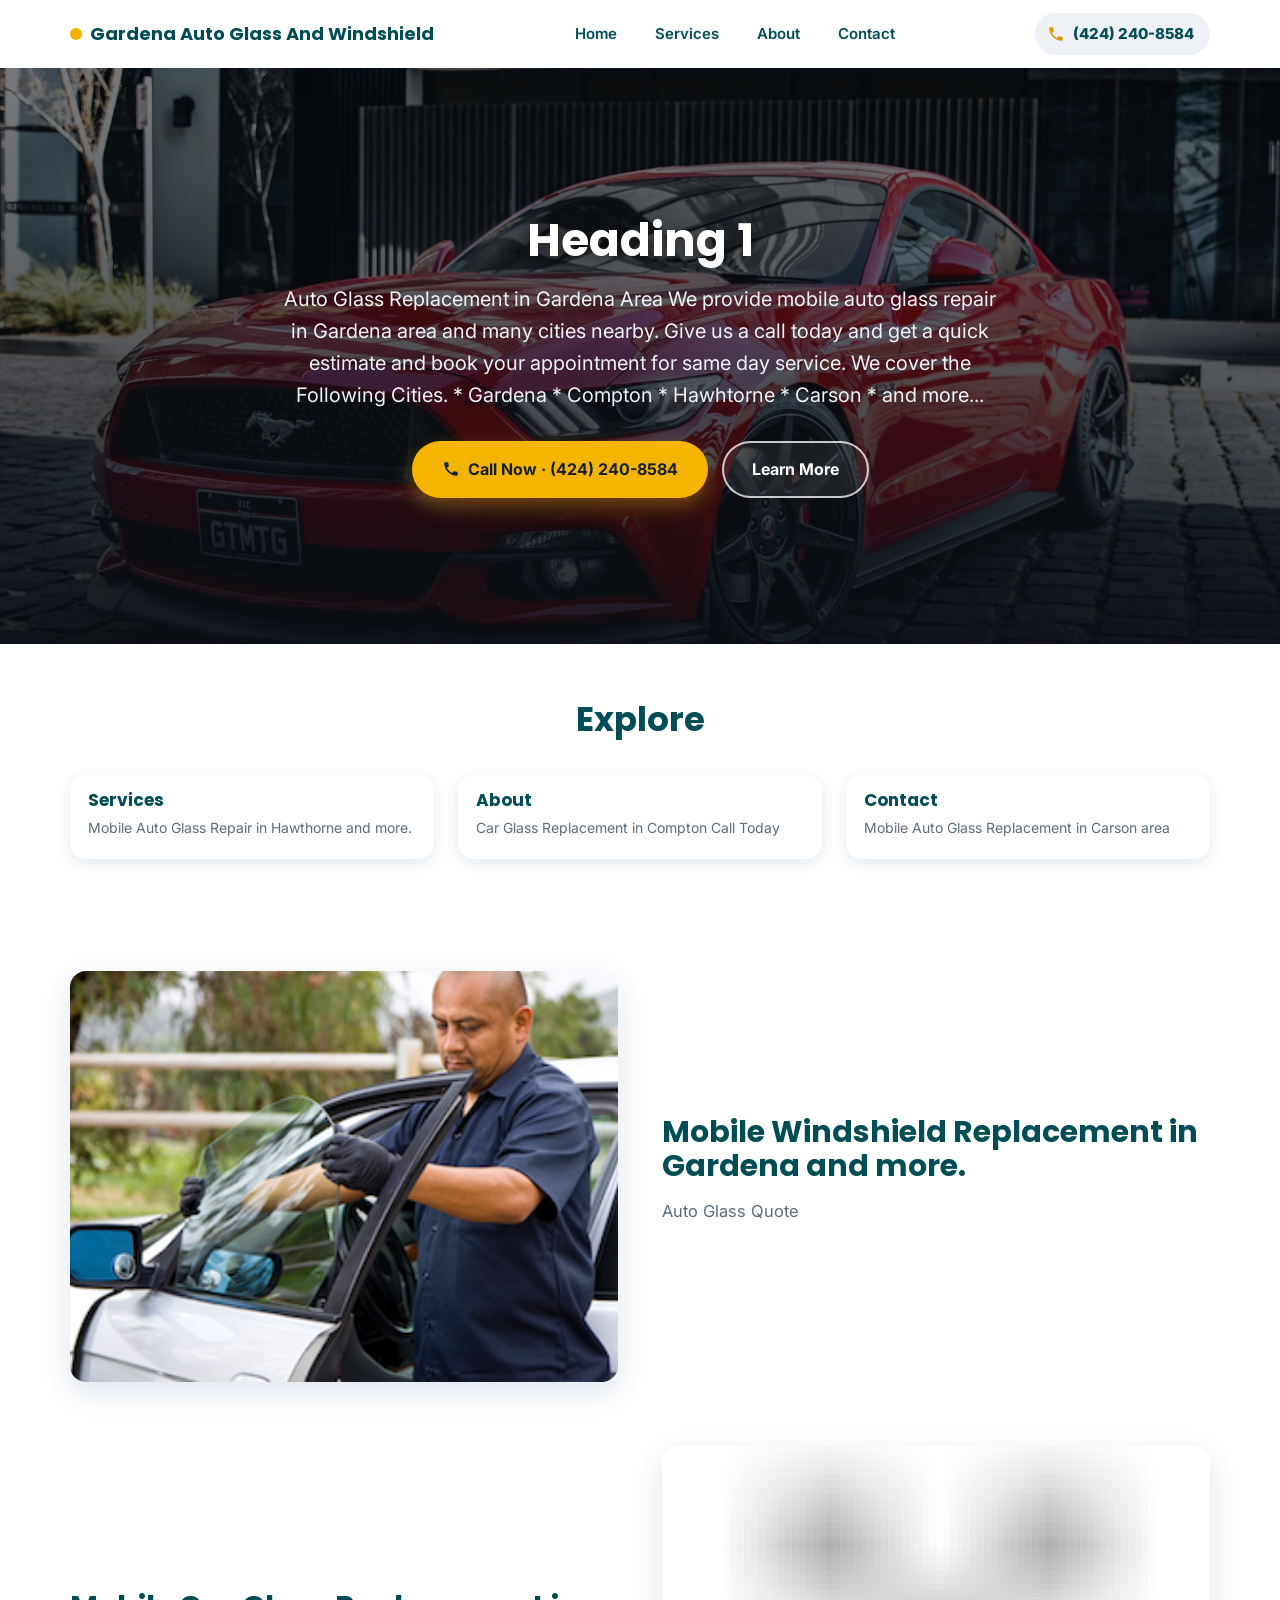
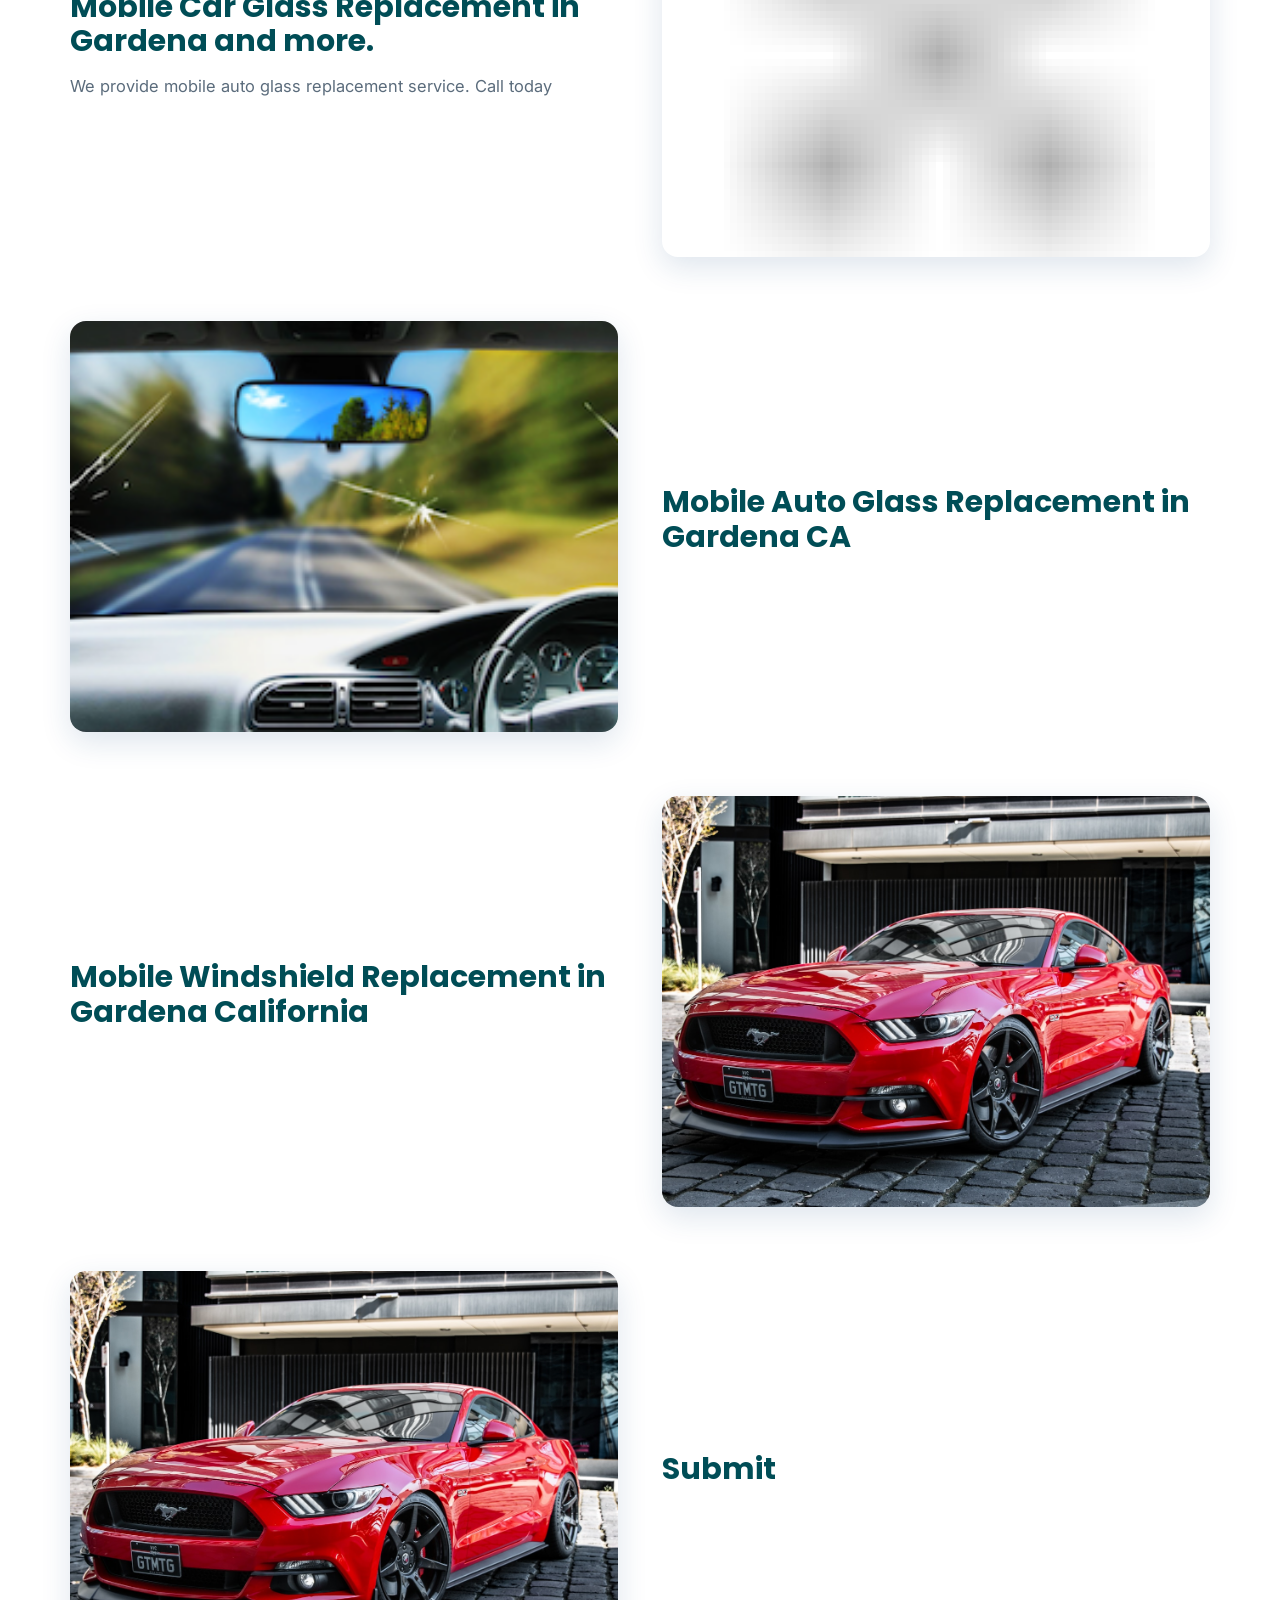
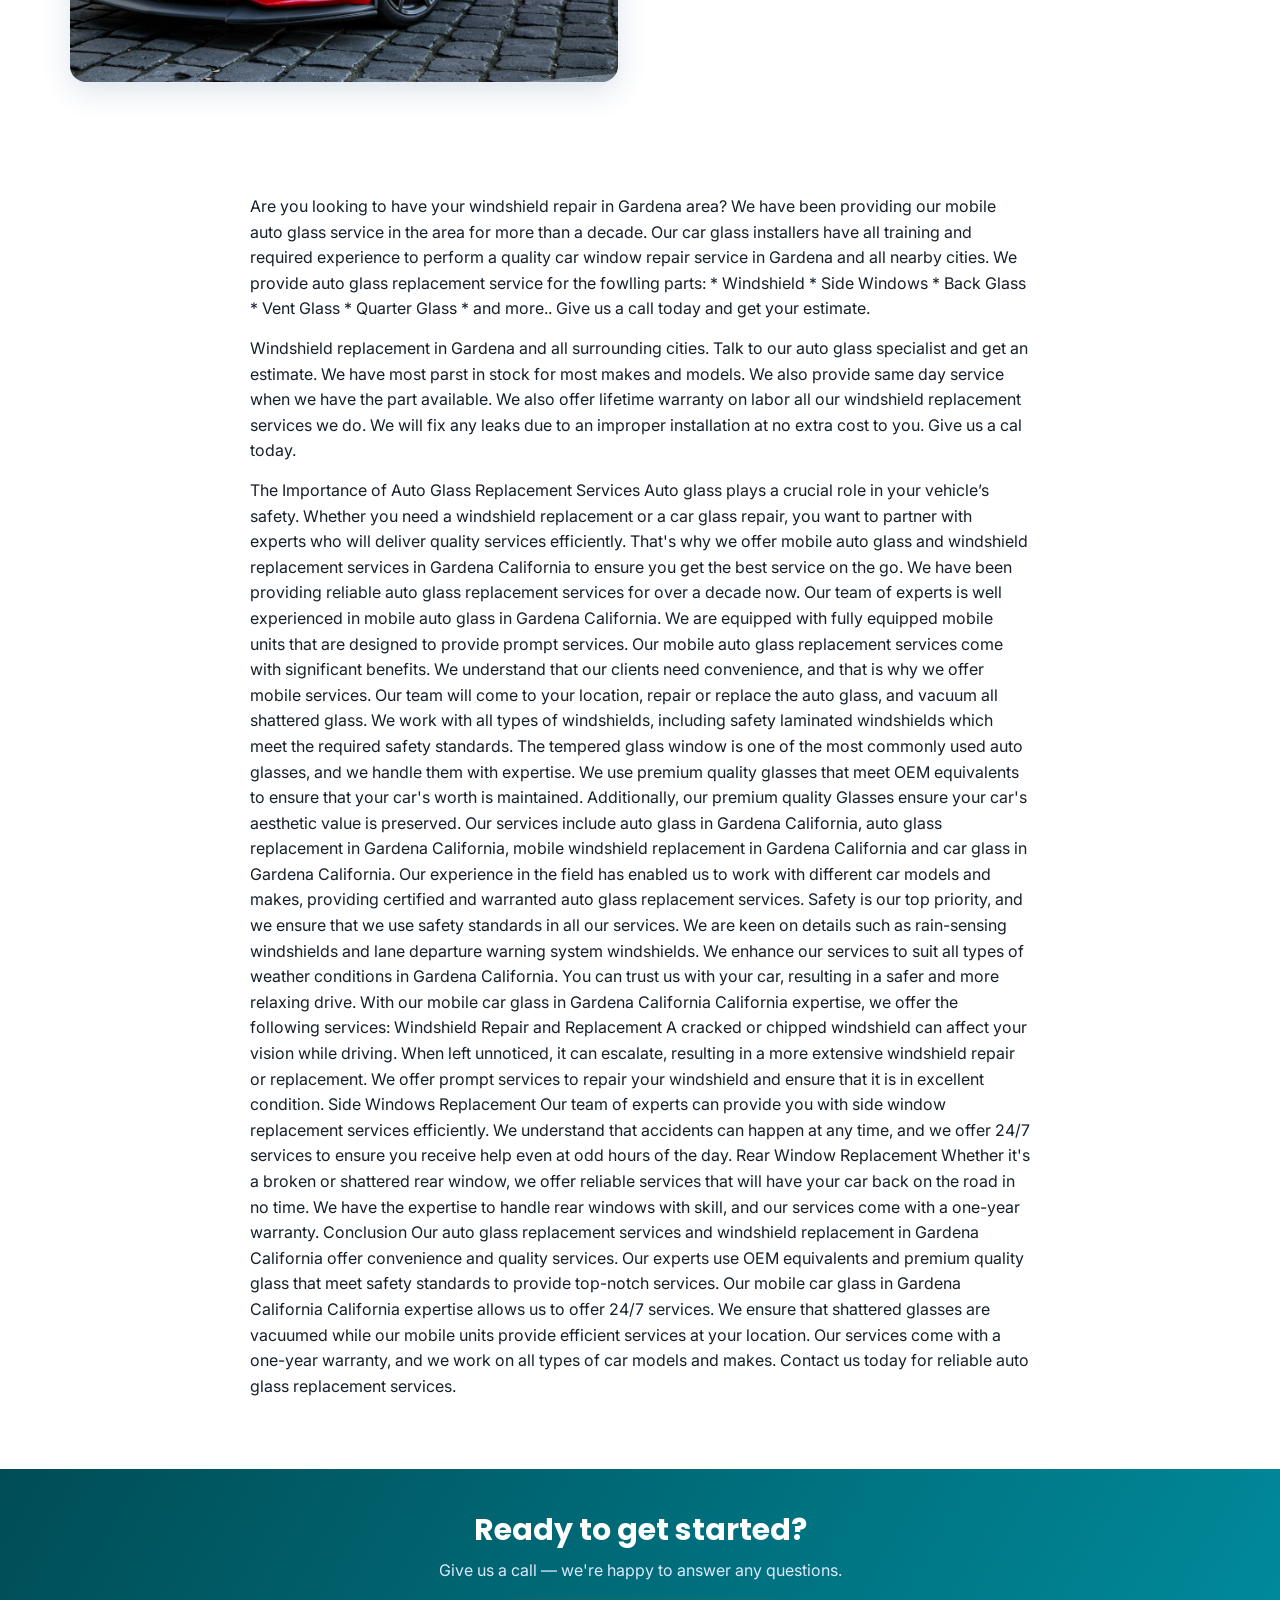
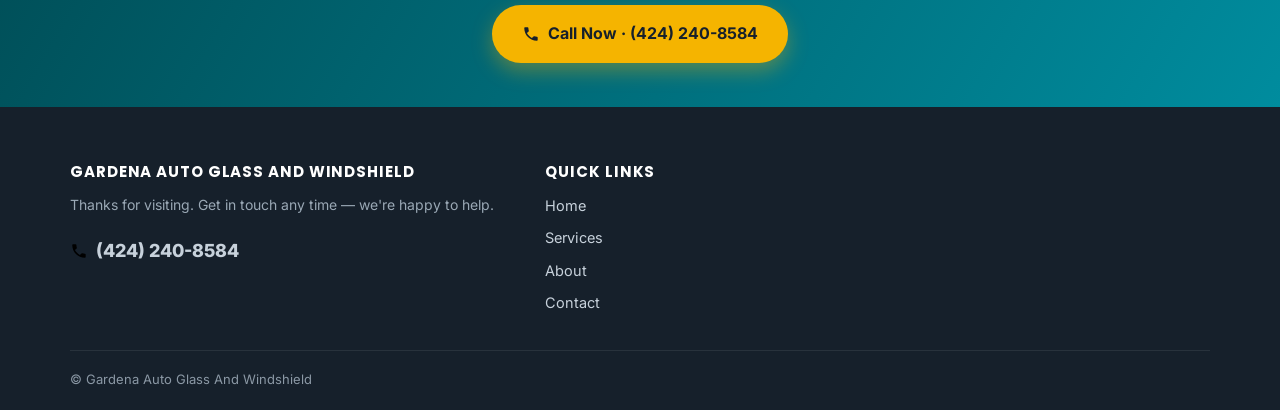
==== index.html @ 009345c8 "update" ====
<!DOCTYPE html>
<html lang="en">
<head>
<meta charset="utf-8"/>
<meta name="viewport" content="width=device-width, initial-scale=1"/>
<title>Auto Glass in Gardena and Mobile Car Windshield Replacement Service</title>
<meta name="description" content="Call (424) 240-8584. We provide mobile auto glass repair in Gardena, Compton, Hawthorne and Carson area. We also cover all cities nearby as well. Give us a call and get your estimate today"/>
<link rel="preconnect" href="https://fonts.googleapis.com">
<link href="assets/redesign.css" rel="stylesheet"/>
</head>
<body>

<header class="site-header">
  <div class="header-bar">
    <a href="index.html" class="brand"><span class="dot"></span>Gardena Auto Glass And Windshield</a>
    <nav class="main-nav"><a href="index.html">Home</a><a href="mobile-auto-glass-in-hawthorne.html">Services</a><a href="car-glass-replacement-in-compton.html">About</a><a href="mobile-auto-glass-in-carson.html">Contact</a></nav>
    <div class="header-cta">
      <a class="phone-pill" href="tel:4242408584"><svg viewBox="0 0 24 24"><path d="M6.6 10.8c1.4 2.8 3.8 5.1 6.6 6.6l2.2-2.2c.3-.3.7-.4 1-.2 1.1.4 2.3.6 3.5.6.6 0 1 .4 1 1V20c0 .6-.4 1-1 1C10.6 21 3 13.4 3 4c0-.6.4-1 1-1h3.5c.6 0 1 .4 1 1 0 1.2.2 2.4.6 3.5.1.4 0 .8-.3 1L6.6 10.8z"/></svg><span class="btn-label">(424) 240-8584</span></a>
      <button class="nav-toggle" aria-label="Open menu"><span></span><span></span><span></span></button>
    </div>
  </div>
  <div class="nav-backdrop"></div>
</header>


<section class="hero" style="background-image:url('images/img_ebd3f7f750.jpg')">
  <div class="hero-inner">
    <h1>Heading 1</h1>
    <p class="lead">Auto Glass Replacement in Gardena Area We provide mobile auto glass repair in Gardena area and many cities nearby. Give us a call today and get a quick estimate and book your appointment for same day service. We cover the Following Cities. * Gardena * Compton * Hawhtorne * Carson * and more...</p>
    <div class="hero-actions">
      <a class="btn btn-accent" href="tel:4242408584"><svg viewBox="0 0 24 24"><path d="M6.6 10.8c1.4 2.8 3.8 5.1 6.6 6.6l2.2-2.2c.3-.3.7-.4 1-.2 1.1.4 2.3.6 3.5.6.6 0 1 .4 1 1V20c0 .6-.4 1-1 1C10.6 21 3 13.4 3 4c0-.6.4-1 1-1h3.5c.6 0 1 .4 1 1 0 1.2.2 2.4.6 3.5.1.4 0 .8-.3 1L6.6 10.8z"/></svg> Call Now &middot; (424) 240-8584</a>
      <a class="btn btn-outline" href="#more">Learn More</a>
    </div>
  </div>
</section>

<section class="section">
  <div class="container">
    <div class="section-head"><h2>Explore</h2></div>
    <div class="grid grid-3">
<a class="card" href="mobile-auto-glass-in-hawthorne.html" style="text-decoration:none;">
  <div class="card-body"><h3>Services</h3><p>Mobile Auto Glass Repair in Hawthorne and more.</p></div>
</a>
<a class="card" href="car-glass-replacement-in-compton.html" style="text-decoration:none;">
  <div class="card-body"><h3>About</h3><p>Car Glass Replacement in Compton Call Today</p></div>
</a>
<a class="card" href="mobile-auto-glass-in-carson.html" style="text-decoration:none;">
  <div class="card-body"><h3>Contact</h3><p>Mobile Auto Glass Replacement in Carson area</p></div>
</a></div>
  </div>
</section>
<section class="section" id="more"><div class="container">
<div class="feature-row">
  <div class="feature-media"><img src="images/img_419fbbd206.png" alt="Mobile Windshield Replacement in Gardena and more." loading="lazy"/></div>
  <div class="feature-text">
    <h2>Mobile Windshield Replacement in Gardena and more.</h2>
    <p>Auto Glass Quote</p>
  </div>
</div>

<div class="feature-row reverse">
  <div class="feature-media"><img src="images/QIP6DWKPfk6AouOxT7O9JA.png" alt="Mobile Car Glass Replacement in Gardena and more." loading="lazy"/></div>
  <div class="feature-text">
    <h2>Mobile Car Glass Replacement in Gardena and more.</h2>
    <p>We provide mobile auto glass replacement service. Call today</p>
  </div>
</div>

<div class="feature-row">
  <div class="feature-media"><img src="images/img_6949ed615a.png" alt="Mobile Auto Glass Replacement in Gardena CA" loading="lazy"/></div>
  <div class="feature-text">
    <h2>Mobile Auto Glass Replacement in Gardena CA</h2>
    <p></p>
  </div>
</div>

<div class="feature-row reverse">
  <div class="feature-media"><img src="images/img_ebd3f7f750.jpg" alt="Mobile Windshield Replacement in Gardena California" loading="lazy"/></div>
  <div class="feature-text">
    <h2>Mobile Windshield Replacement in Gardena California</h2>
    <p></p>
  </div>
</div>

<div class="feature-row">
  <div class="feature-media"><img src="images/img_ebd3f7f750.jpg" alt="Submit" loading="lazy"/></div>
  <div class="feature-text">
    <h2>Submit</h2>
    <p></p>
  </div>
</div>
</div></section><section class="section"><div class="container" style="max-width:820px;"><p>Are you looking to have your windshield repair in Gardena area? We have been providing our mobile auto glass service in the area for more than a decade. Our car glass installers have all training and required experience to perform a quality car window repair service in Gardena and all nearby cities. We provide auto glass replacement service for the fowlling parts: * Windshield * Side Windows * Back Glass * Vent Glass * Quarter Glass * and more.. Give us a call today and get your estimate.</p><p>Windshield replacement in Gardena and all surrounding cities. Talk to our auto glass specialist and get an estimate. We have most parst in stock for most makes and models. We also provide same day service when we have the part available. We also offer lifetime warranty on labor all our windshield replacement services we do. We will fix any leaks due to an improper installation at no extra cost to you. Give us a cal today.</p><p>The Importance of Auto Glass Replacement Services Auto glass plays a crucial role in your vehicle’s safety. Whether you need a windshield replacement or a car glass repair, you want to partner with experts who will deliver quality services efficiently. That&#x27;s why we offer mobile auto glass and windshield replacement services in Gardena California to ensure you get the best service on the go. We have been providing reliable auto glass replacement services for over a decade now. Our team of experts is well experienced in mobile auto glass in Gardena California. We are equipped with fully equipped mobile units that are designed to provide prompt services. Our mobile auto glass replacement services come with significant benefits. We understand that our clients need convenience, and that is why we offer mobile services. Our team will come to your location, repair or replace the auto glass, and vacuum all shattered glass. We work with all types of windshields, including safety laminated windshields which meet the required safety standards. The tempered glass window is one of the most commonly used auto glasses, and we handle them with expertise. We use premium quality glasses that meet OEM equivalents to ensure that your car&#x27;s worth is maintained. Additionally, our premium quality Glasses ensure your car&#x27;s aesthetic value is preserved. Our services include auto glass in Gardena California, auto glass replacement in Gardena California, mobile windshield replacement in Gardena California and car glass in Gardena California. Our experience in the field has enabled us to work with different car models and makes, providing certified and warranted auto glass replacement services. Safety is our top priority, and we ensure that we use safety standards in all our services. We are keen on details such as rain-sensing windshields and lane departure warning system windshields. We enhance our services to suit all types of weather conditions in Gardena California. You can trust us with your car, resulting in a safer and more relaxing drive. With our mobile car glass in Gardena California California expertise, we offer the following services: Windshield Repair and Replacement A cracked or chipped windshield can affect your vision while driving. When left unnoticed, it can escalate, resulting in a more extensive windshield repair or replacement. We offer prompt services to repair your windshield and ensure that it is in excellent condition. Side Windows Replacement Our team of experts can provide you with side window replacement services efficiently. We understand that accidents can happen at any time, and we offer 24/7 services to ensure you receive help even at odd hours of the day. Rear Window Replacement Whether it&#x27;s a broken or shattered rear window, we offer reliable services that will have your car back on the road in no time. We have the expertise to handle rear windows with skill, and our services come with a one-year warranty. Conclusion Our auto glass replacement services and windshield replacement in Gardena California offer convenience and quality services. Our experts use OEM equivalents and premium quality glass that meet safety standards to provide top-notch services. Our mobile car glass in Gardena California California expertise allows us to offer 24/7 services. We ensure that shattered glasses are vacuumed while our mobile units provide efficient services at your location. Our services come with a one-year warranty, and we work on all types of car models and makes. Contact us today for reliable auto glass replacement services.</p></div></section>
<section class="cta-band">
  <div class="container">
    <h2>Ready to get started?</h2>
    <p>Give us a call — we're happy to answer any questions.</p>
    <a class="btn btn-accent" href="tel:4242408584"><svg viewBox="0 0 24 24"><path d="M6.6 10.8c1.4 2.8 3.8 5.1 6.6 6.6l2.2-2.2c.3-.3.7-.4 1-.2 1.1.4 2.3.6 3.5.6.6 0 1 .4 1 1V20c0 .6-.4 1-1 1C10.6 21 3 13.4 3 4c0-.6.4-1 1-1h3.5c.6 0 1 .4 1 1 0 1.2.2 2.4.6 3.5.1.4 0 .8-.3 1L6.6 10.8z"/></svg> Call Now &middot; (424) 240-8584</a>
  </div>
</section>


<footer class="site-footer">
  <div class="container">
    <div class="footer-grid">
      <div class="footer-brand">
        <h4>Gardena Auto Glass And Windshield</h4>
        <p>Thanks for visiting. Get in touch any time — we're happy to help.</p>
        <a class="footer-phone" href="tel:4242408584"><svg viewBox="0 0 24 24"><path d="M6.6 10.8c1.4 2.8 3.8 5.1 6.6 6.6l2.2-2.2c.3-.3.7-.4 1-.2 1.1.4 2.3.6 3.5.6.6 0 1 .4 1 1V20c0 .6-.4 1-1 1C10.6 21 3 13.4 3 4c0-.6.4-1 1-1h3.5c.6 0 1 .4 1 1 0 1.2.2 2.4.6 3.5.1.4 0 .8-.3 1L6.6 10.8z"/></svg> (424) 240-8584</a>
      </div>
      <div>
        <h4>Quick Links</h4>
        <div class="footer-links"><a href="index.html">Home</a><a href="mobile-auto-glass-in-hawthorne.html">Services</a><a href="car-glass-replacement-in-compton.html">About</a><a href="mobile-auto-glass-in-carson.html">Contact</a></div>
      </div>
      
    </div>
    <div class="footer-bottom">
      <span>&copy; Gardena Auto Glass And Windshield</span>
    </div>
    
  </div>
</footer>

<script src="assets/redesign.js"></script>
</body>
</html>
---- assets/redesign.css ----
@import url('https://fonts.googleapis.com/css2?family=Poppins:wght@600;700;800&family=Inter:wght@400;500;600&display=swap');

:root{
  --primary:#008c9e;
  --primary-dark:#006d7b;
  --primary-darker:#004d56;
  --accent:#f5b400;
  --accent-dark:#d99a00;
  --ink:#16202b;
  --gray-50:#f6f8fb;
  --gray-100:#eef2f7;
  --gray-300:#c9d3dd;
  --gray-600:#5b6c7c;
  --white:#ffffff;
  --radius:16px;
  --shadow:0 10px 30px rgba(18,74,125,.14);
  --shadow-sm:0 4px 14px rgba(18,74,125,.12);
  --container:1180px;
  --font-body:"Inter", system-ui, -apple-system, Segoe UI, Roboto, Arial, sans-serif;
  --font-display:"Poppins", var(--font-body);
}

*{ box-sizing:border-box; }
html{ -webkit-text-size-adjust:100%; scroll-behavior:smooth; }
body{ margin:0; font-family:var(--font-body); color:var(--ink); background:var(--white); line-height:1.6; overflow-x:hidden; }
img{ max-width:100%; height:auto; display:block; }
a{ color:inherit; text-decoration:none; }
h1,h2,h3,h4{ font-family:var(--font-display); line-height:1.15; margin:0 0 14px; color:var(--primary-darker); }
p{ margin:0 0 14px; }
svg{ width:1em; height:1em; }
.container{ width:100%; max-width:var(--container); margin:0 auto; padding:0 20px; }
.section{ padding:56px 0; }
.section-alt{ background:var(--gray-50); }
.eyebrow{ display:inline-block; font-family:var(--font-display); font-style:italic; font-weight:600; font-size:16px; color:var(--accent-dark); margin-bottom:4px; }
.section-head{ text-align:center; max-width:720px; margin:0 auto 36px; }
.section-head h2{ font-size:clamp(24px,4vw,34px); }
.section-head p{ color:var(--gray-600); font-size:17px; }
.btn{ display:inline-flex; align-items:center; gap:8px; justify-content:center; padding:14px 28px; border-radius:50px; font-weight:700; font-size:16px; border:2px solid transparent; cursor:pointer; transition:transform .15s ease, box-shadow .15s ease, background .15s ease; white-space:nowrap; }
.btn svg{ width:18px; height:18px; flex:none; fill:currentColor; }
.btn:active{ transform:scale(.97); }
.btn-accent{ background:var(--accent); color:var(--ink); box-shadow:0 8px 20px rgba(245,180,0,.35); }
.btn-accent:hover{ background:var(--accent-dark); }
.btn-outline{ background:rgba(255,255,255,.08); color:var(--white); border-color:rgba(255,255,255,.75); }
.btn-outline:hover{ background:rgba(255,255,255,.18); }
.btn-primary{ background:var(--primary); color:#fff; box-shadow:0 8px 20px rgba(0,0,0,.2); }
.btn-primary:hover{ background:var(--primary-dark); }
.btn-block{ width:100%; }

.site-header{ position:sticky; top:0; z-index:500; background:var(--white); box-shadow:0 2px 12px rgba(18,74,125,.10); }
.header-bar{ display:flex; align-items:center; justify-content:space-between; padding:12px 20px; max-width:var(--container); margin:0 auto; gap:16px; }
.brand{ display:flex; align-items:center; gap:8px; font-family:var(--font-display); font-weight:700; color:var(--primary-darker); font-size:18px; white-space:nowrap; flex:none; }
.brand .dot{ width:12px; height:12px; border-radius:50%; background:var(--accent); flex:none; }
.main-nav{ display:flex; align-items:center; gap:6px; }
.main-nav a{ padding:10px 16px; border-radius:50px; font-weight:600; font-size:15px; color:var(--primary-darker); transition:background .15s ease, color .15s ease; }
.main-nav a:hover{ background:var(--primary); color:#fff; }
.header-cta{ display:flex; align-items:center; gap:12px; }
.phone-pill{ display:flex; align-items:center; gap:8px; background:var(--gray-100); padding:9px 16px 9px 12px; border-radius:50px; font-weight:800; color:var(--primary-darker); font-size:15px; }
.phone-pill svg{ width:18px; height:18px; fill:var(--accent-dark); flex:none; }
.nav-toggle{ display:none; width:46px; height:46px; border-radius:12px; border:none; background:var(--primary); flex-direction:column; align-items:center; justify-content:center; cursor:pointer; flex:none; padding:0; }
.nav-toggle span{ width:20px; height:2px; background:#fff; border-radius:2px; margin:2.5px 0; display:block; }

@media (max-width:900px){
  .main-nav{ position:fixed; top:0; right:0; bottom:0; left:auto; width:82%; max-width:340px; background:var(--white); flex-direction:column; align-items:stretch; gap:2px; padding:90px 20px 30px; box-shadow:-8px 0 30px rgba(0,0,0,.2); transform:translateX(100%); transition:transform .25s ease; overflow-y:auto; z-index:495; }
  body.nav-open .main-nav{ transform:translateX(0); }
  .main-nav a{ padding:14px 16px; border-bottom:1px solid var(--gray-100); border-radius:8px; }
  .nav-toggle{ display:flex; }
  .nav-backdrop{ display:none; position:fixed; top:0; right:0; bottom:0; left:0; background:rgba(10,20,30,.5); z-index:490; }
  body.nav-open .nav-backdrop{ display:block; }
  .header-cta .btn-label{ display:none; }
  .phone-pill{ font-size:0; padding:11px; }
  .phone-pill svg{ width:20px; height:20px; }
}

.hero{ position:relative; color:#fff; min-height:64vh; display:flex; align-items:center; background-size:cover; background-position:center; overflow:hidden; }
.hero::before{ content:""; position:absolute; top:0; right:0; bottom:0; left:0; background:linear-gradient(180deg, rgba(10,15,20,.55) 0%, rgba(10,15,20,.72) 60%, rgba(10,15,20,.9) 100%); }
.hero-inner{ position:relative; z-index:2; padding:70px 20px; max-width:var(--container); margin:0 auto; text-align:center; width:100%; }
.hero h1{ color:#fff; font-size:clamp(26px,5vw,46px); text-shadow:0 3px 12px rgba(0,0,0,.4); margin-bottom:16px; }
.hero p.lead{ font-size:clamp(16px,2.4vw,20px); max-width:720px; margin:0 auto 30px; color:#eef2f7; }
.hero-actions{ display:flex; gap:14px; justify-content:center; flex-wrap:wrap; }

.feature-row{ display:grid; grid-template-columns:1fr 1fr; gap:44px; align-items:center; margin-bottom:64px; }
.feature-row:last-child{ margin-bottom:0; }
.feature-row.reverse .feature-media{ order:2; }
.feature-media img{ border-radius:var(--radius); box-shadow:var(--shadow); width:100%; object-fit:cover; aspect-ratio:4/3; }
.feature-text h2{ font-size:clamp(22px,3.4vw,30px); }
.feature-text p{ color:var(--gray-600); font-size:16.5px; }
@media (max-width:820px){ .feature-row, .feature-row.reverse{ grid-template-columns:1fr; } .feature-row.reverse .feature-media{ order:0; } }

.grid{ display:grid; gap:24px; }
.grid-3{ grid-template-columns:repeat(3,1fr); }
.grid-4{ grid-template-columns:repeat(4,1fr); }
@media (max-width:900px){ .grid-3, .grid-4{ grid-template-columns:repeat(2,1fr); } }
@media (max-width:560px){ .grid-3, .grid-4{ grid-template-columns:1fr; } }

.card{ background:#fff; border-radius:var(--radius); overflow:hidden; box-shadow:var(--shadow-sm); transition:transform .18s ease, box-shadow .18s ease; }
.card:hover{ transform:translateY(-4px); box-shadow:var(--shadow); }
.card img{ width:100%; aspect-ratio:4/3; object-fit:cover; }
.card-body{ padding:16px 18px 20px; }
.card-body h3{ font-size:17px; margin-bottom:6px; }
.card-body p{ font-size:14px; color:var(--gray-600); margin:0; }

.gallery-card{ position:relative; border-radius:var(--radius); overflow:hidden; box-shadow:var(--shadow-sm); }
.gallery-card img{ width:100%; aspect-ratio:4/3; object-fit:cover; transition:transform .3s ease; }
.gallery-card:hover img{ transform:scale(1.06); }

.cta-band{ background:linear-gradient(120deg, var(--primary-darker), var(--primary)); color:#fff; padding:44px 0; text-align:center; }
.cta-band h2{ color:#fff; font-size:clamp(22px,3.6vw,30px); margin-bottom:10px; }
.cta-band p{ color:#dbeafd; margin-bottom:22px; }

.chip-grid{ display:flex; flex-wrap:wrap; gap:10px; justify-content:center; }
.chip{ background:var(--gray-100); color:var(--primary-darker); padding:10px 18px; border-radius:50px; font-weight:600; font-size:14.5px; transition:background .15s ease, color .15s ease; }
.chip:hover{ background:var(--primary); color:#fff; }

.site-footer{ background:var(--ink); color:#c7d1db; padding:56px 0 20px; }
.footer-grid{ display:grid; grid-template-columns:1.4fr 1fr 1fr; gap:34px; margin-bottom:36px; }
@media (max-width:900px){ .footer-grid{ grid-template-columns:1fr 1fr; } }
@media (max-width:560px){ .footer-grid{ grid-template-columns:1fr; } }
.footer-grid h4{ color:#fff; font-size:15px; text-transform:uppercase; letter-spacing:.06em; margin-bottom:14px; }
.site-footer a{ color:#c7d1db; }
.site-footer a:hover{ color:var(--accent); }
.footer-links{ display:flex; flex-direction:column; gap:9px; font-size:14.5px; }
.footer-brand p{ color:#9aa8b5; font-size:14px; }
.footer-phone{ display:inline-flex; align-items:center; gap:8px; color:#fff; font-weight:800; font-size:18px; margin-top:6px; }
.footer-bottom{ border-top:1px solid rgba(255,255,255,.08); padding-top:18px; display:flex; justify-content:space-between; flex-wrap:wrap; gap:10px; font-size:13px; color:#8b98a5; }
.seo-blurb{ font-size:11.5px; line-height:1.7; color:#5c6a77; margin-top:26px; padding-top:20px; border-top:1px solid rgba(255,255,255,.06); }

.notfound{ text-align:center; padding:110px 20px; }
.notfound h1{ font-size:clamp(48px,10vw,110px); color:var(--accent-dark); margin-bottom:6px; }

.simple-page{ max-width:820px; margin:0 auto; padding:70px 20px; }
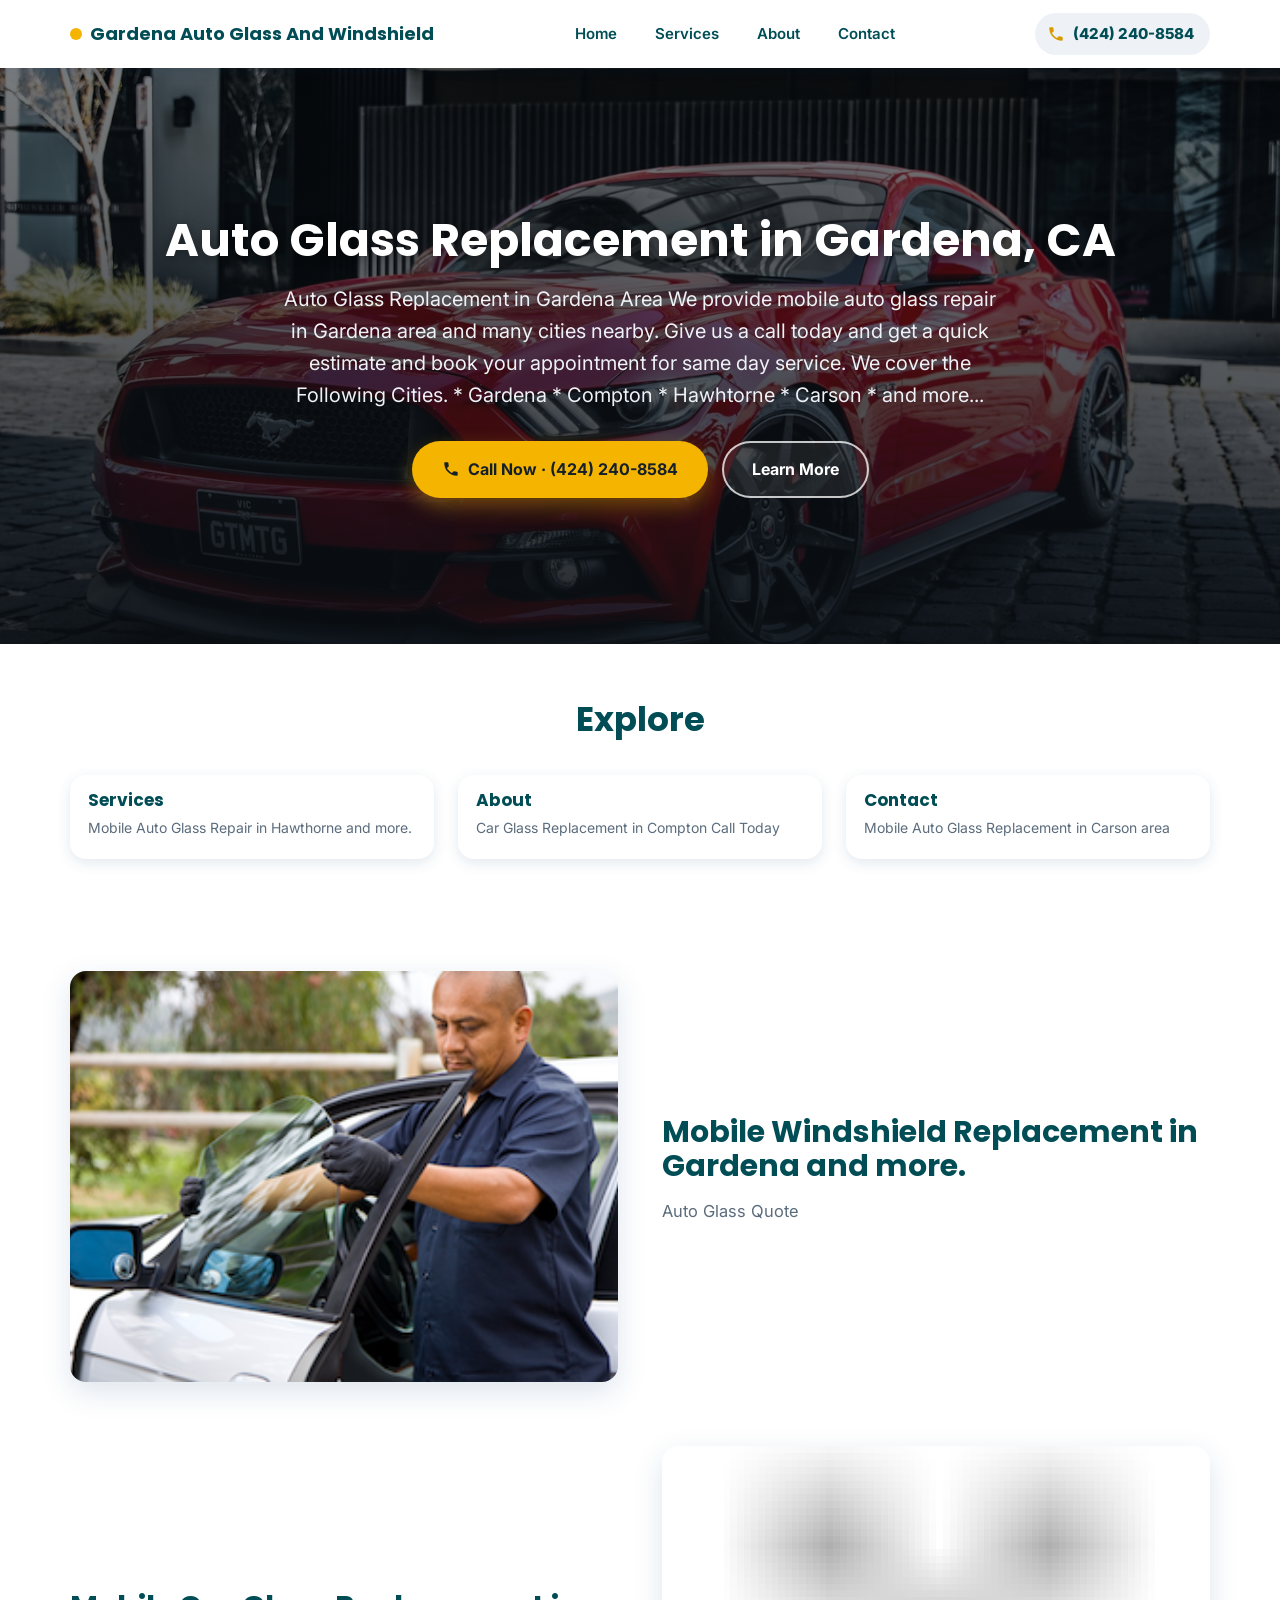
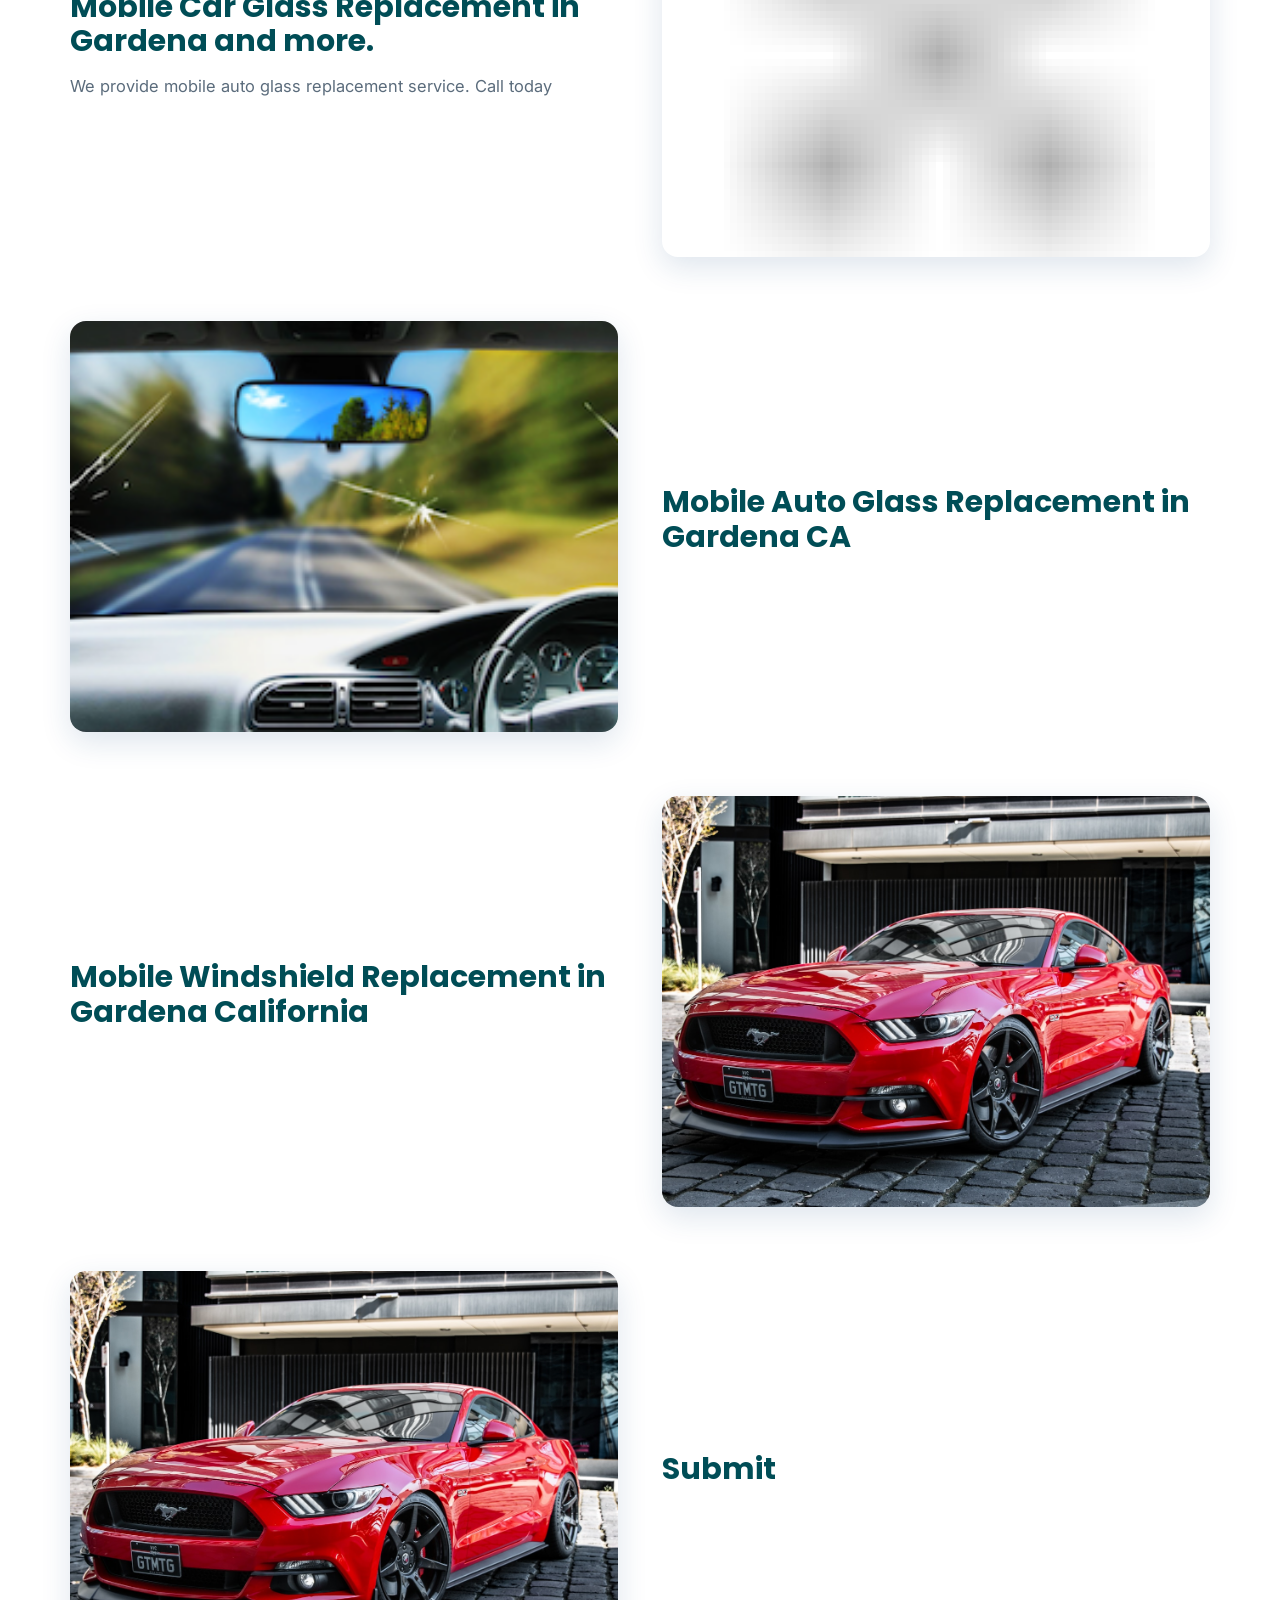
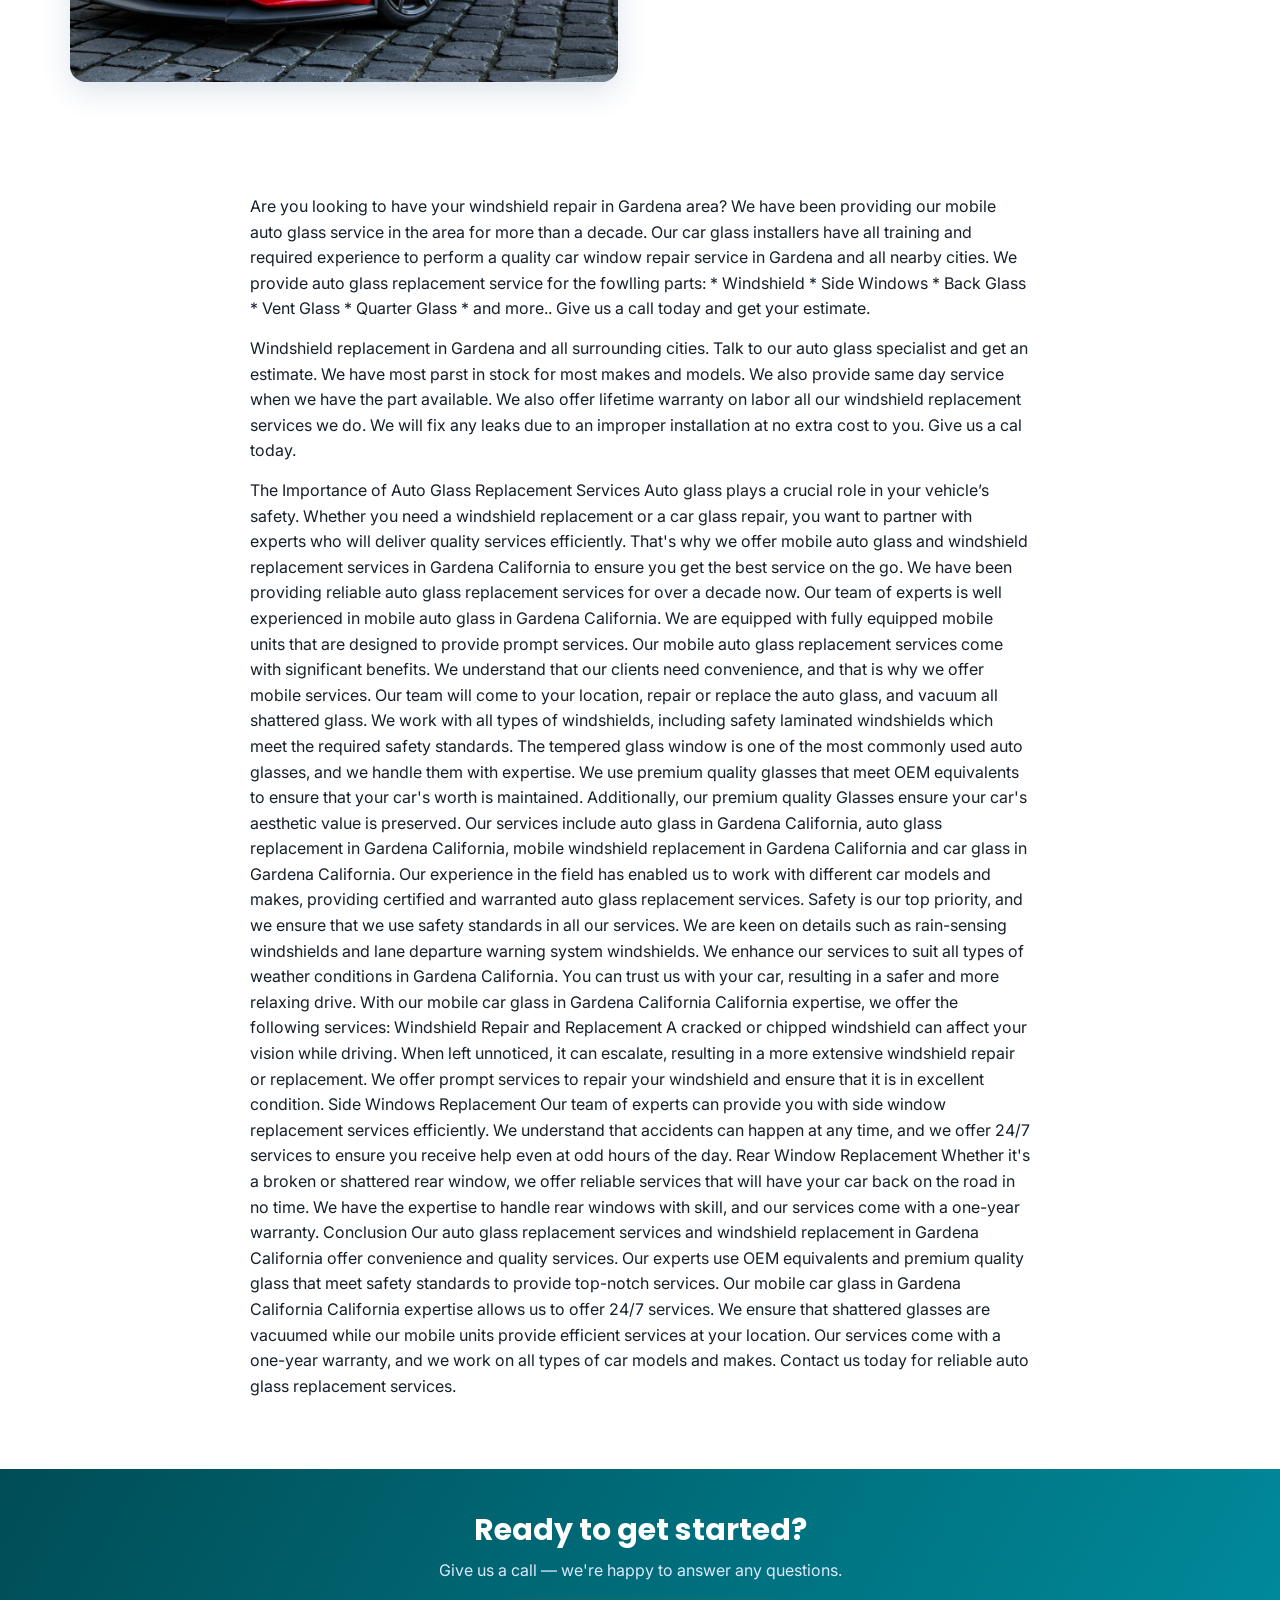
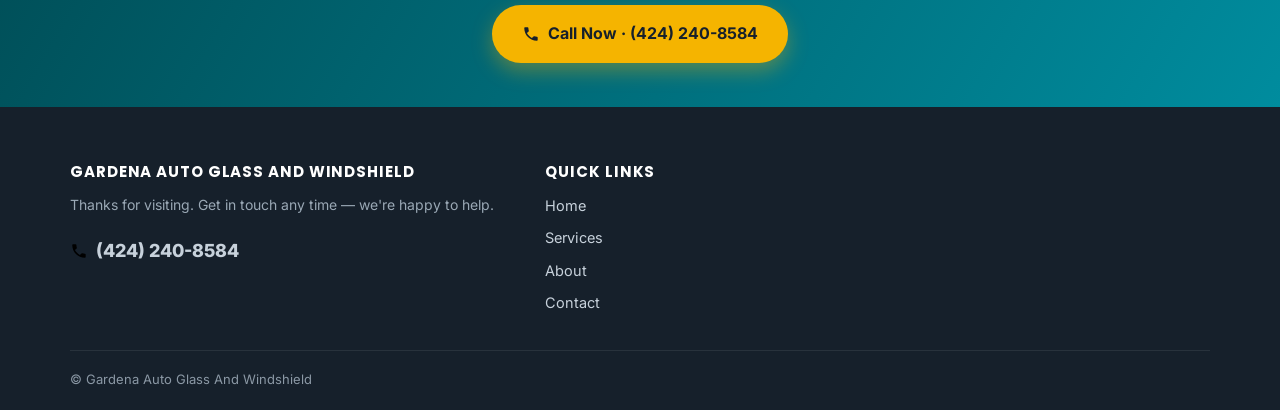
==== commit 5805ed7d: "Update index.html" ====
--- a/index.html
+++ b/index.html
@@ -25,7 +25,7 @@
 
 <section class="hero" style="background-image:url('images/img_ebd3f7f750.jpg')">
   <div class="hero-inner">
-    <h1>Heading 1</h1>
+    <h1>Auto Glass Replacement in Gardena, CA</h1>
     <p class="lead">Auto Glass Replacement in Gardena Area We provide mobile auto glass repair in Gardena area and many cities nearby. Give us a call today and get a quick estimate and book your appointment for same day service. We cover the Following Cities. * Gardena * Compton * Hawhtorne * Carson * and more...</p>
     <div class="hero-actions">
       <a class="btn btn-accent" href="tel:4242408584"><svg viewBox="0 0 24 24"><path d="M6.6 10.8c1.4 2.8 3.8 5.1 6.6 6.6l2.2-2.2c.3-.3.7-.4 1-.2 1.1.4 2.3.6 3.5.6.6 0 1 .4 1 1V20c0 .6-.4 1-1 1C10.6 21 3 13.4 3 4c0-.6.4-1 1-1h3.5c.6 0 1 .4 1 1 0 1.2.2 2.4.6 3.5.1.4 0 .8-.3 1L6.6 10.8z"/></svg> Call Now &middot; (424) 240-8584</a>
